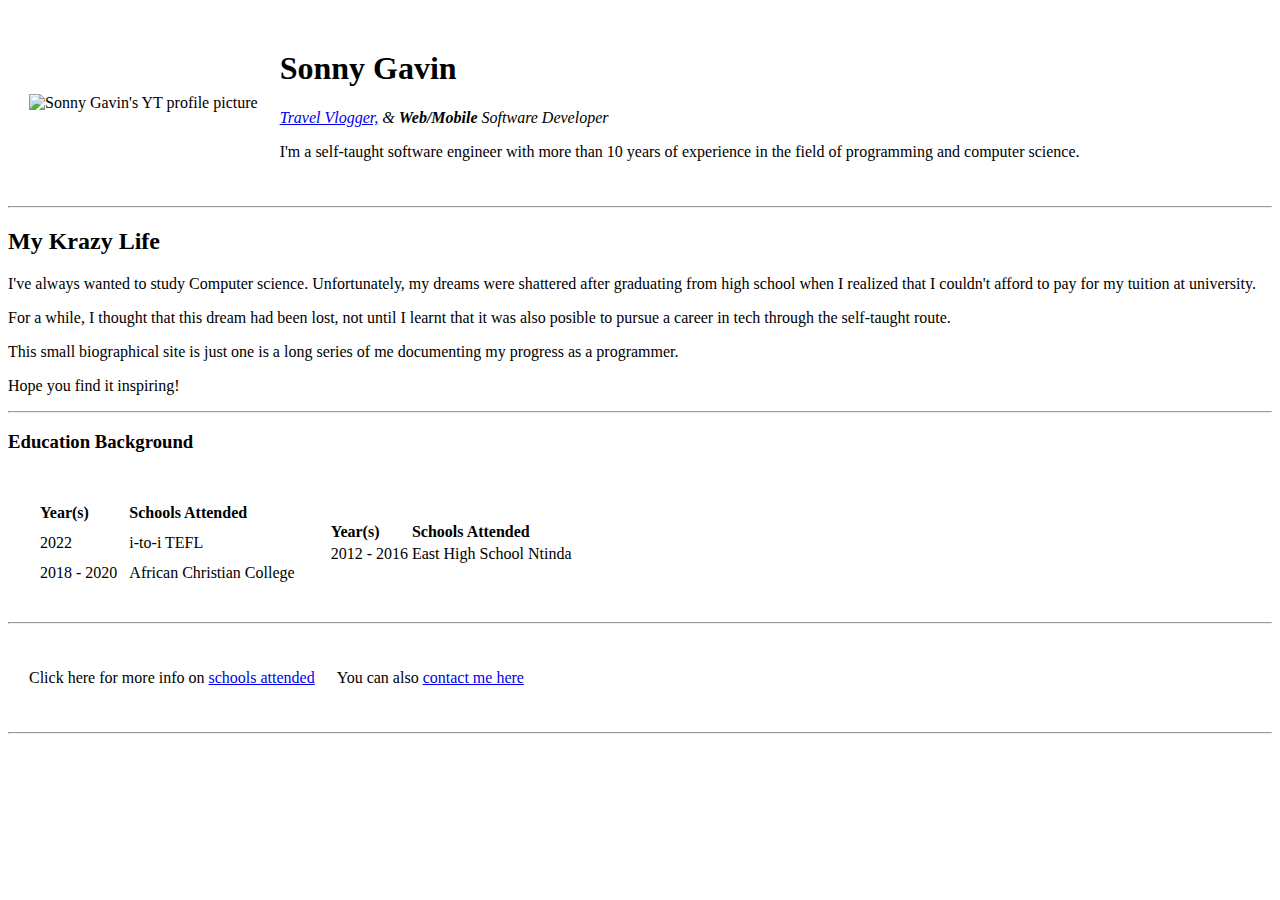
==== index.html @ db2b65ba "Uploaded the static plain white version" ====
<!DOCTYPE html>
<html lang="en" dir="ltr">

<head>
  <meta charset="utf-8">
  <title>Home Page</title>
</head>

<body>

  <table cellspacing="20">
    <tr>
      <td><img src="images/Sonny-circle.png" alt="Sonny Gavin's YT profile picture" style="width: 130px; height: 130px;"></td>
      <td>
        <h1>Sonny Gavin</h1>
        <p><em><a href="https:www.youtube.com/SonnyGavinYT">Travel Vlogger,</a> & <strong>Web/Mobile</strong> Software Developer</em></p>
        <p>I'm a self-taught software engineer with more than 10 years of experience in the field of programming and computer science.</p>
      </td>
    </tr>
  </table>

  <hr>
  <h2>My Krazy Life</h2>
  <p>I've always wanted to study Computer science. Unfortunately, my dreams were shattered after graduating from high school when I realized that I couldn't afford to pay for my tuition at university.</p>
  <p>For a while, I thought that this dream had been lost, not until I learnt that it was also posible to pursue a career in tech through the self-taught route.</p>
  <p>This small biographical site is just one is a long series of me documenting my progress as a programmer.</p>
  <p>Hope you find it inspiring!</p>
  <hr>

  <h3>Education Background</h3>
  <table cellspacing="20">
    <tr>
      <td>
        <table cellspacing="10">
          <thead>
            <tr>
              <td><strong>Year(s)</strong></td>
              <td><strong>Schools Attended</strong></td>
            </tr>
          </thead>
          <tbody>
            <tr>
              <td>2022</td>
              <td>i-to-i TEFL</td>
            </tr>
            <tr>
              <td>2018 - 2020</td>
              <td>African Christian College</td>
            </tr>
          </tbody>
          <tfoot>
          </tfoot>
        </table>
      </td>
      <td>
        <table>
          <thead>
            <tr>
              <td><strong>Year(s)</strong></td>
              <td><strong>Schools Attended</strong></td>
            </tr>
          </thead>
          <tbody>
            <tr>
              <td>2012 - 2016</td>
              <td>East High School Ntinda</td>
            </tr>
          </tbody>
          <tfoot>
          </tfoot>
        </table>
      </td>
    </tr>
  </table>
  <hr>
  <table cellspacing="20">
    <tr>
      <td>
        <p>Click here for more info on <a href="schools-attended.html">schools attended</a></p>
      </td>
      <td>
        <p>You can also <a href="contact-me.html">contact me here</a></p>
      </td>
    </tr>
  </table>
  <hr>

</body>

</html>
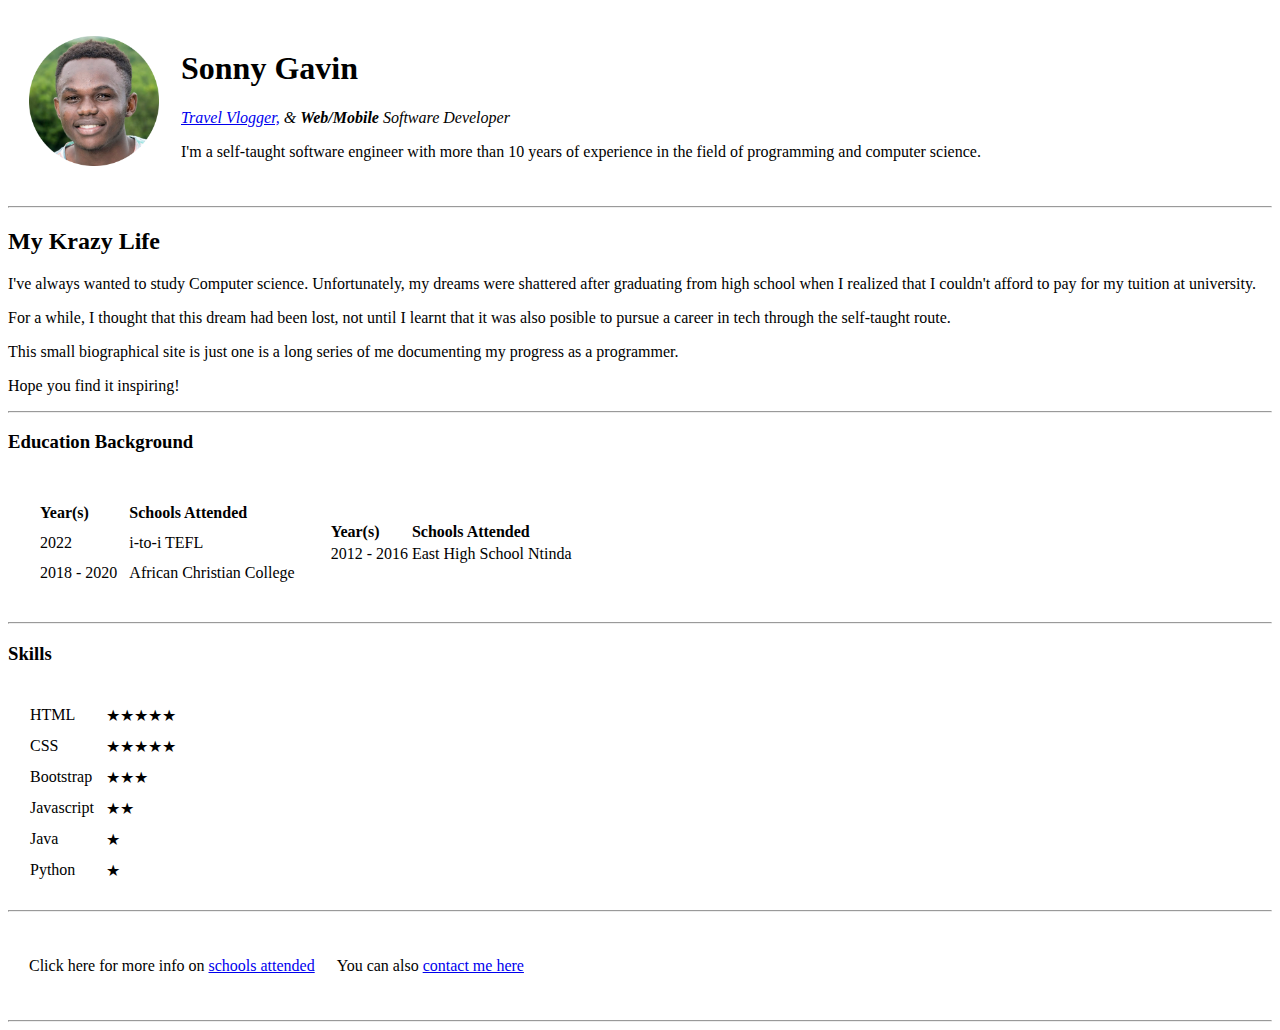
==== commit 0a200534: "Added a skills section to homepage" ====
--- a/index.html
+++ b/index.html
@@ -73,6 +73,46 @@
     </tr>
   </table>
   <hr>
+  <h3>Skills</h3>
+  <table cellspacing="10">
+    <tr>
+      <td>
+        <table cellspacing="10">
+          <thead>
+            <tr>
+              <td>HTML</td>
+              <td>★★★★★</td>
+            </tr>
+          </thead>
+          <tbody>
+            <tr>
+              <td>CSS</td>
+              <td>★★★★★</td>
+            </tr>
+            <tr>
+              <td>Bootstrap</td>
+              <td>★★★</td>
+            </tr>
+            <tr>
+              <td>Javascript</td>
+              <td>★★</td>
+            </tr>
+            <tr>
+              <td>Java</td>
+              <td>★</td>
+            </tr>
+            <tr>
+              <td>Python</td>
+              <td>★</td>
+            </tr>
+          </tbody>
+          <tfoot>
+          </tfoot>
+        </table>
+      </td>
+    </tr>
+  </table>
+  <hr>
   <table cellspacing="20">
     <tr>
       <td>
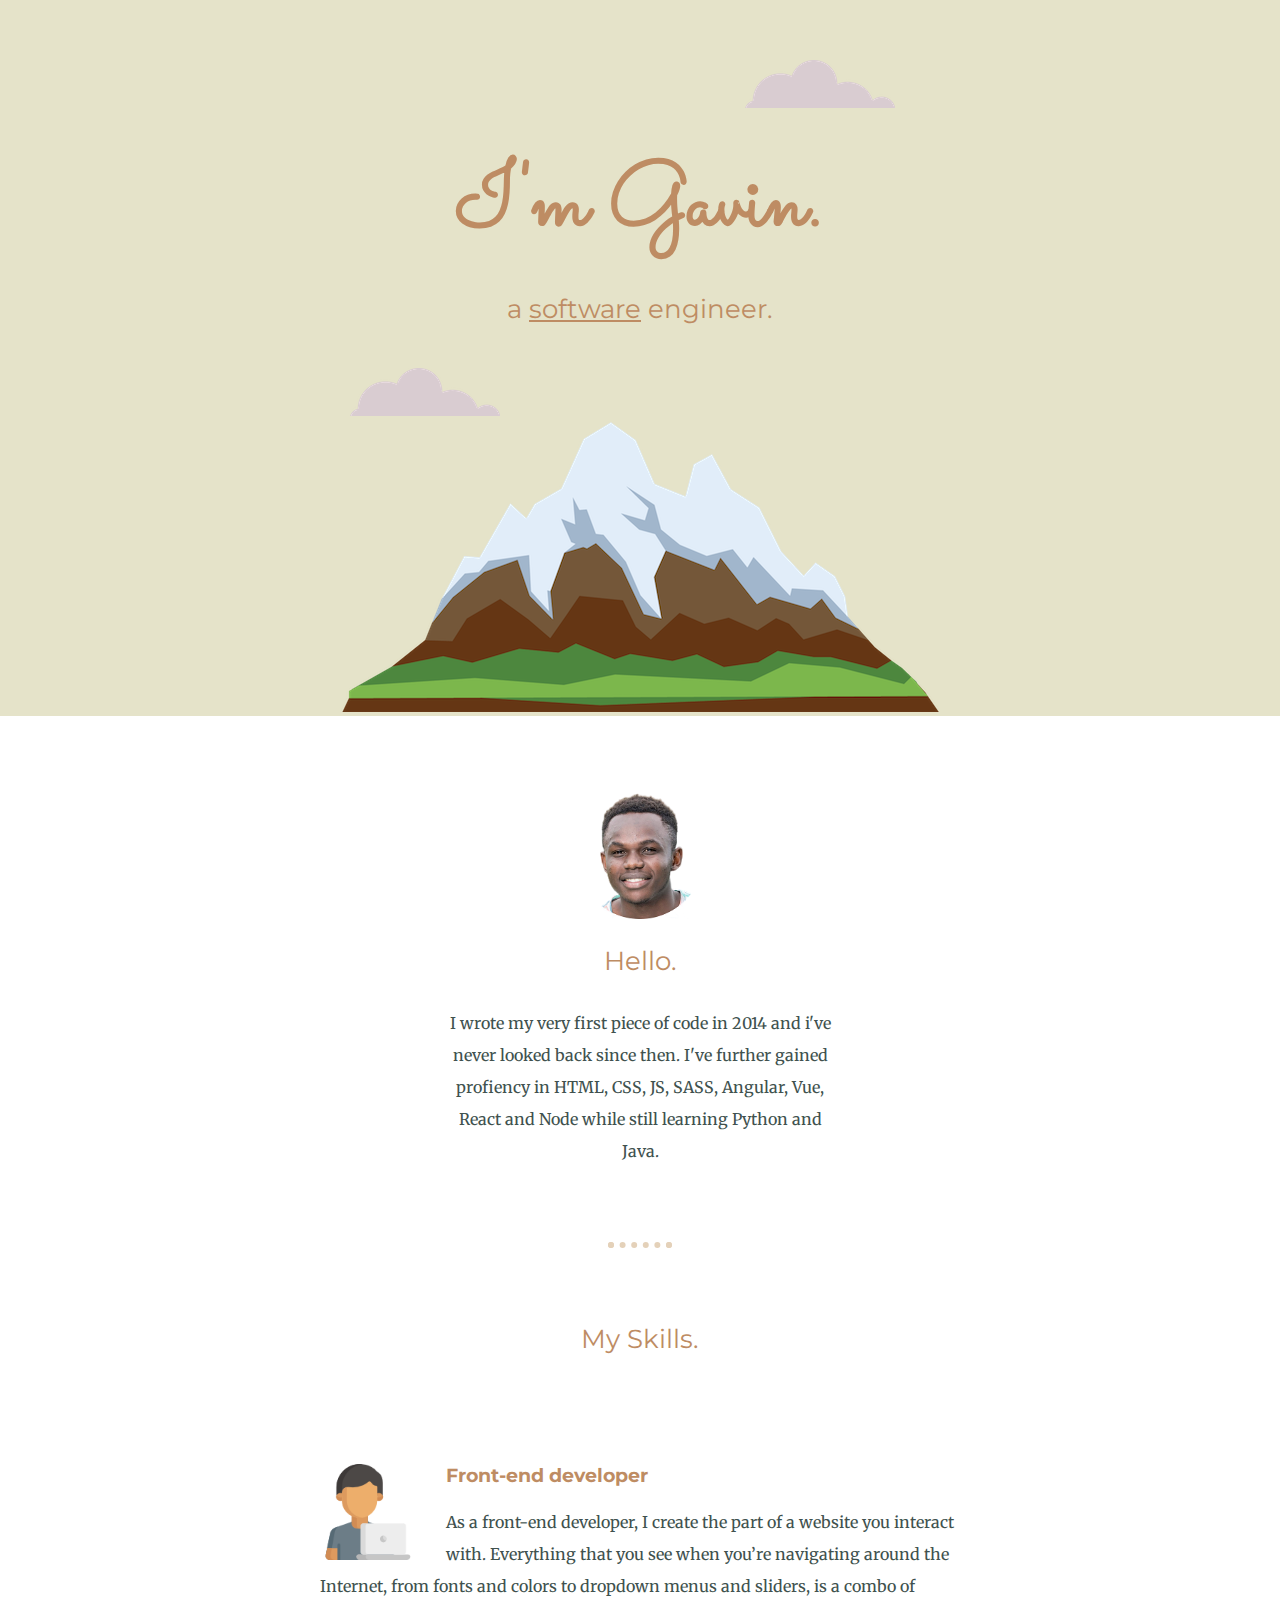
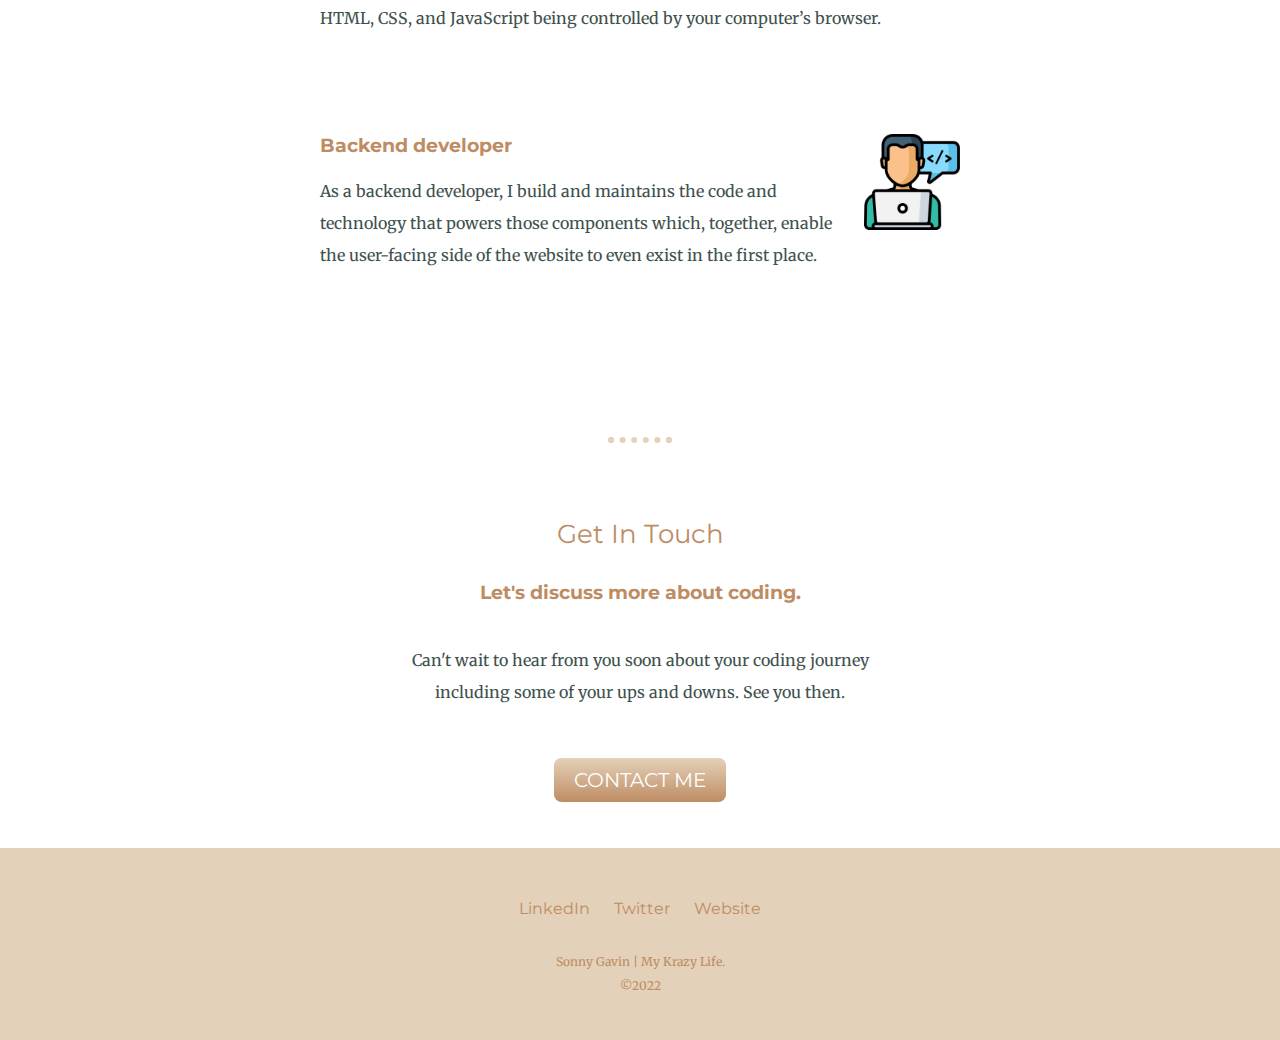
==== commit 00140ab9: "Add files via upload" ====
--- a/index.html
+++ b/index.html
@@ -3,128 +3,59 @@
 
 <head>
   <meta charset="utf-8">
-  <title>Home Page</title>
+  <title>Gavin's CV</title>
+  <link rel="stylesheet" href="css/styles.css">
+  <link rel="icon" href="favicon.ico">
+  <link rel="preconnect" href="https://fonts.googleapis.com">
+  <link rel="preconnect" href="https://fonts.gstatic.com" crossorigin>
+  <link href="https://fonts.googleapis.com/css2?family=Merriweather&family=Montserrat:wght@600&family=Sacramento&display=swap" rel="stylesheet">
 </head>
 
 <body>
 
-  <table cellspacing="20">
-    <tr>
-      <td><img src="images/Sonny-circle.png" alt="Sonny Gavin's YT profile picture" style="width: 130px; height: 130px;"></td>
-      <td>
-        <h1>Sonny Gavin</h1>
-        <p><em><a href="https:www.youtube.com/SonnyGavinYT">Travel Vlogger,</a> & <strong>Web/Mobile</strong> Software Developer</em></p>
-        <p>I'm a self-taught software engineer with more than 10 years of experience in the field of programming and computer science.</p>
-      </td>
-    </tr>
-  </table>
+  <div class="top-container">
+    <img class="top-cloud" src="images/cloud.png" alt="cloud-img">
+    <h1 class="bio">I'm Gavin.</h1>
+    <h2>a <span class="software">software</span> engineer.</h2>
+    <img class="bottom-cloud" src="images/cloud.png" alt="cloud-img">
+    <img src="images/mountain.png" alt="mountain-img">
+  </div>
 
+  <div class="middle-container">
+    <div class="profile">
+      <img class="gavin-img" src="images/gavin-bg.png" alt="Gavin profile picture">
+      <h2>Hello.</h2>
+      <p class="intro-bio">I wrote my very first piece of code in 2014 and i've never looked back since then. I've further gained profiency in HTML, CSS, JS, SASS, Angular, Vue, React and Node while still learning Python and Java.</p>
+    </div>
+    <hr>
+    <div class="skills">
+      <h2>My Skills.</h2>
+      <div class="skill-row">
+        <img class="developer-image1" src="images/programmer.png" alt="Programmer image">
+        <h3>Front-end developer</h3>
+        <p class="skills-text">As a front-end developer, I create the part of a website you interact with. Everything that you see when you’re navigating around the Internet, from fonts and colors to dropdown menus and sliders, is a combo of HTML, CSS, and JavaScript being controlled by your computer’s browser.</p>
+      </div>
+      <div class="skill-row">
+        <img class="developer-image2" src="images/developer.png" alt="Skills image">
+        <h3>Backend developer</h3>
+        <p class="skills-text">As a backend developer, I build and maintains the code and technology that powers those components which, together, enable the user-facing side of the website to even exist in the first place.</p>
+      </div>
+    </div>
+  </div>
   <hr>
-  <h2>My Krazy Life</h2>
-  <p>I've always wanted to study Computer science. Unfortunately, my dreams were shattered after graduating from high school when I realized that I couldn't afford to pay for my tuition at university.</p>
-  <p>For a while, I thought that this dream had been lost, not until I learnt that it was also posible to pursue a career in tech through the self-taught route.</p>
-  <p>This small biographical site is just one is a long series of me documenting my progress as a programmer.</p>
-  <p>Hope you find it inspiring!</p>
-  <hr>
+  <div class="contact-me">
+    <h2>Get In Touch</h2>
+    <h3>Let's discuss more about coding.</h3>
+    <p class="contact-message">Can't wait to hear from you soon about your coding journey including some of your ups and downs. See you then.</p>
+    <a class="btn" href="mailto:email@sonnygavin.com">CONTACT ME</a>
+  </div>
 
-  <h3>Education Background</h3>
-  <table cellspacing="20">
-    <tr>
-      <td>
-        <table cellspacing="10">
-          <thead>
-            <tr>
-              <td><strong>Year(s)</strong></td>
-              <td><strong>Schools Attended</strong></td>
-            </tr>
-          </thead>
-          <tbody>
-            <tr>
-              <td>2022</td>
-              <td>i-to-i TEFL</td>
-            </tr>
-            <tr>
-              <td>2018 - 2020</td>
-              <td>African Christian College</td>
-            </tr>
-          </tbody>
-          <tfoot>
-          </tfoot>
-        </table>
-      </td>
-      <td>
-        <table>
-          <thead>
-            <tr>
-              <td><strong>Year(s)</strong></td>
-              <td><strong>Schools Attended</strong></td>
-            </tr>
-          </thead>
-          <tbody>
-            <tr>
-              <td>2012 - 2016</td>
-              <td>East High School Ntinda</td>
-            </tr>
-          </tbody>
-          <tfoot>
-          </tfoot>
-        </table>
-      </td>
-    </tr>
-  </table>
-  <hr>
-  <h3>Skills</h3>
-  <table cellspacing="10">
-    <tr>
-      <td>
-        <table cellspacing="10">
-          <thead>
-            <tr>
-              <td>HTML</td>
-              <td>★★★★★</td>
-            </tr>
-          </thead>
-          <tbody>
-            <tr>
-              <td>CSS</td>
-              <td>★★★★★</td>
-            </tr>
-            <tr>
-              <td>Bootstrap</td>
-              <td>★★★</td>
-            </tr>
-            <tr>
-              <td>Javascript</td>
-              <td>★★</td>
-            </tr>
-            <tr>
-              <td>Java</td>
-              <td>★</td>
-            </tr>
-            <tr>
-              <td>Python</td>
-              <td>★</td>
-            </tr>
-          </tbody>
-          <tfoot>
-          </tfoot>
-        </table>
-      </td>
-    </tr>
-  </table>
-  <hr>
-  <table cellspacing="20">
-    <tr>
-      <td>
-        <p>Click here for more info on <a href="schools-attended.html">schools attended</a></p>
-      </td>
-      <td>
-        <p>You can also <a href="contact-me.html">contact me here</a></p>
-      </td>
-    </tr>
-  </table>
-  <hr>
-
+  <div class="bottom-container">
+    <a class="footer-link" href="https://www.linkedin.com/">LinkedIn</a>
+    <a class="footer-link" href="https://twitter.com/">Twitter</a>
+    <a class="footer-link" href="https://www.sonnygavin.com/">Website</a>
+    <p class="copyright">Sonny Gavin | My Krazy Life.<br />©2022</p>
+  </div>
 </body>
 
 </html>
--- a/css/styles.css
+++ b/css/styles.css
@@ -0,0 +1,151 @@
+.top-container {
+  background-color: #E5E3C9;
+}
+
+.bio, h1 {
+  margin: 2.5rem auto 0 auto;
+  font-family: 'Sacramento', cursive;
+  font-size: 5.625rem;
+  color: #BE8C63;
+}
+
+h2 {
+  font-family: 'Montserrat', sans-serif;
+  font-size: 1.6rem;
+  color: #BE8C63;
+  font-weight: normal;
+  padding-bottom: 10px;
+}
+
+h3 {
+  font-family: 'Montserrat', sans-serif;
+  color: #BE8C63;
+}
+
+body {
+  color: #40514E;
+  margin: 0;
+  text-align: center;
+  font-family: 'Merriweather', serif;
+}
+
+.software {
+  text-decoration: underline;
+}
+
+a {
+  color: #BE8C63;
+  font-family: 'Montserrat', sans-serif;
+  margin: 10px 10px;
+  text-decoration: none;
+}
+
+a:hover {
+  color: white;
+}
+
+.copyright {
+  color: #BE8C63;
+  font-size: 0.75rem;
+  padding: 20px 0 0;
+}
+
+.top-container {
+  padding-top: 100px;
+  position: relative;
+}
+
+.middle-container {
+  padding: 75px 0;
+}
+
+.intro-bio {
+  width: 30%;
+  margin: 0 auto 0 auto;
+}
+
+.bottom-container {
+  background-color: #E4D1B9;
+  padding: 50px 0 30px;
+}
+
+hr {
+  border: 6px dotted #E4D1B9;
+  border-bottom: none;
+  width: 4%;
+  margin: 75px auto 75px auto;
+}
+
+.top-cloud {
+  position: absolute;
+  top: 60px;
+  right: 385px;
+}
+
+.bottom-cloud {
+  position: absolute;
+  bottom: 300px;
+  left: 350px;
+}
+
+.skill-row {
+  width: 50%;
+  margin: 100px auto 5px auto;
+  text-align: left;
+}
+
+.developer-image1 {
+  width: 15%;
+  float: left;
+  margin-right: 30px;
+}
+
+.developer-image2 {
+  width: 15%;
+  float: right;
+  margin-left: 30px;
+}
+
+.gavin-img {
+  width: 10%;
+}
+
+p {
+  line-height: 2;
+}
+
+.contact-message {
+  width: 40%;
+  margin: 40px auto 60px;
+}
+
+.contact-me {
+  margin-bottom: 3.5rem;
+}
+
+.btn {
+  background: #E4D1B9;
+  background-image: -webkit-linear-gradient(top, #E4D1B9, #BE8C63);
+  background-image: -moz-linear-gradient(top, #E4D1B9, #BE8C63);
+  background-image: -ms-linear-gradient(top, #E4D1B9, #BE8C63);
+  background-image: -o-linear-gradient(top, #E4D1B9, #BE8C63);
+  background-image: linear-gradient(to bottom, #E4D1B9, #BE8C63);
+  -webkit-border-radius: 8;
+  -moz-border-radius: 8;
+  border-radius: 8px;
+  font-family: 'Montserrat', sans-serif;
+  color: #ffffff;
+  font-size: 20px;
+  padding: 10px 20px 10px 20px;
+  text-decoration: none;
+}
+
+.btn:hover {
+  background: #E9C891;
+  background-image: -webkit-linear-gradient(top, #E9C891, #E9C891);
+  background-image: -moz-linear-gradient(top, #E9C891, #E9C891);
+  background-image: -ms-linear-gradient(top, #E9C891, #E9C891);
+  background-image: -o-linear-gradient(top, #E9C891, #E9C891);
+  background-image: linear-gradient(to bottom, #E9C891, #E9C891);
+  text-decoration: none;
+}
